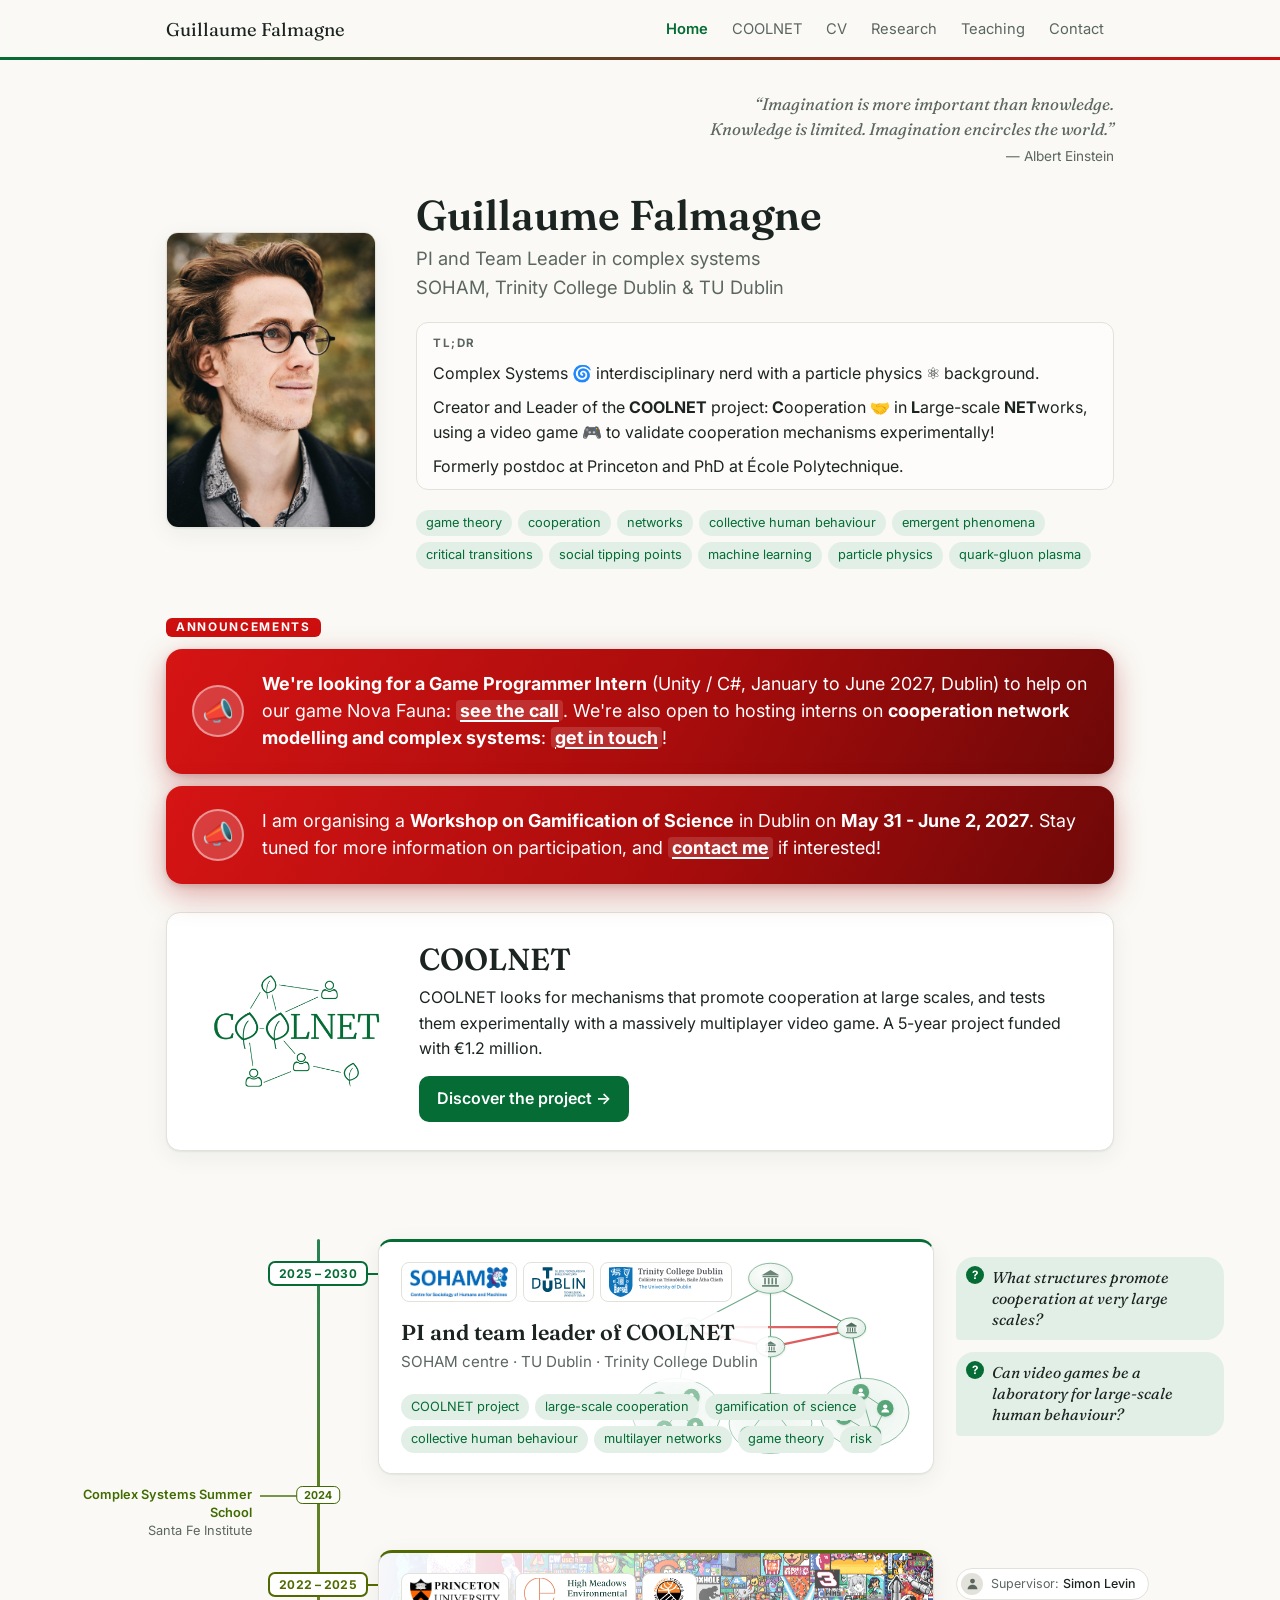
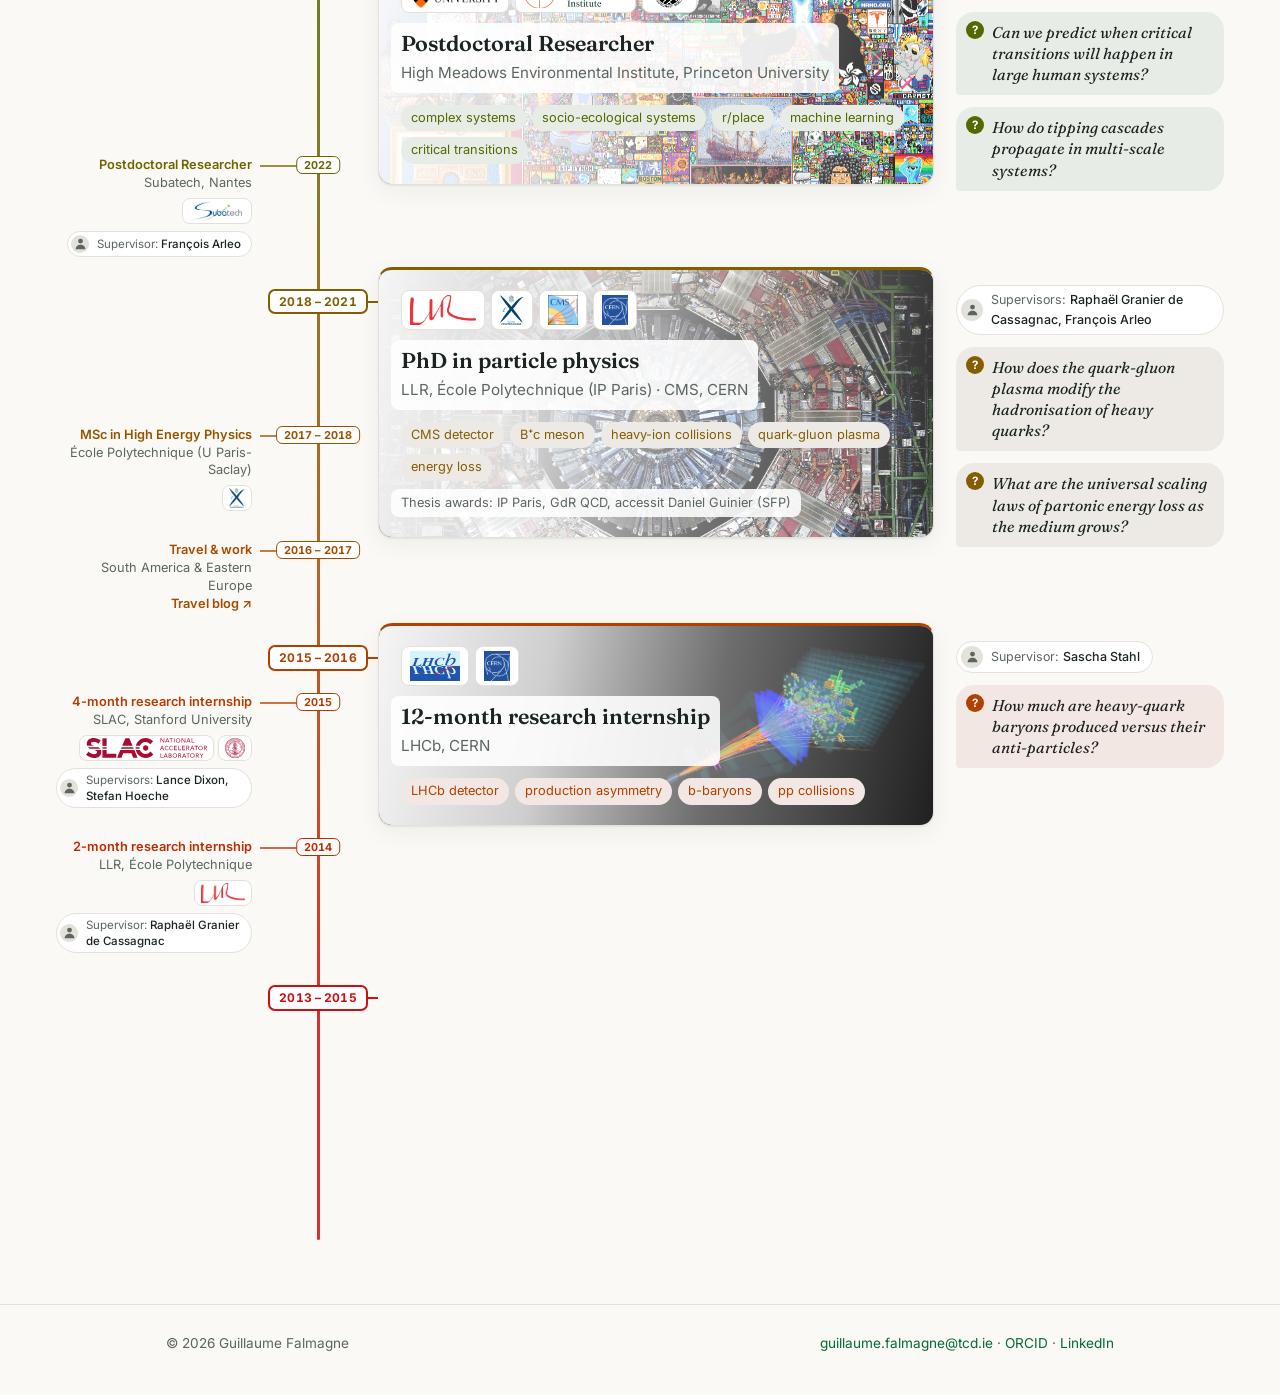
==== index.html @ 9e72e583 "First version of the website" ====
<!doctype html>
<html lang="en">
<head>
  <meta charset="utf-8">
  <meta name="viewport" content="width=device-width, initial-scale=1">
  <title>Guillaume Falmagne</title>
  <meta name="description" content="Research Fellow and PI in complex systems at SOHAM, TU Dublin & Trinity College Dublin.">
  <link rel="preconnect" href="https://fonts.googleapis.com">
  <link href="https://fonts.googleapis.com/css2?family=Fraunces:opsz,wght@9..144,500;9..144,600&family=Inter:wght@400;500;600&display=swap" rel="stylesheet">
  <link rel="stylesheet" href="css/style.css">
</head>
<body>
  <main>
    <div class="wrap">
      <blockquote class="quote" id="quote"></blockquote>
    </div>

    <section class="hero">
      <div class="wrap hero-grid">
        <img class="photo" src="assets/photo.jpg" alt="Portrait of Guillaume Falmagne">
        <div>
          <h1 id="name"></h1>
          <p class="title" id="title"></p>
          <div class="tldr">
            <div class="mini-label">TL;DR</div>
            <ul class="summary" id="summary"></ul>
          </div>
          <div class="tags" id="interests"></div>
        </div>
      </div>
    </section>

    <section class="announcements" id="announcements" hidden>
      <div class="wrap">
        <h2 class="section-label">Announcements</h2>
        <ul class="ann-list" id="ann-list"></ul>
      </div>
    </section>

    <section>
      <div class="wrap">
        <div class="teaser">
          <span class="teaser-logo"><img src="assets/logos/coolnet.png" alt="COOLNET logo"></span>
          <div>
            <h2>COOLNET</h2>
            <p id="coolnet-teaser" style="margin:0 0 14px"></p>
            <a class="btn" href="coolnet.html">Discover the project →</a>
          </div>
        </div>
      </div>
    </section>

    <section id="trajectory">
      <div class="wrap-wide">
        <div class="timeline" id="timeline"></div>
      </div>
    </section>
  </main>

  <script src="js/site.js"></script>
  <script src="js/timeline.js"></script>
  <script>
    loadJSON("content/profile.json").then(p => {
      document.getElementById("name").textContent = p.name;
      // All texts accept **bold**, *italic* and [link](page) (see md() in js/site.js).
      document.getElementById("title").innerHTML = `${md(p.title)}<br>${md(p.affiliation)}`;
      document.getElementById("summary").innerHTML = p.summary.map(s => `<li>${md(s)}</li>`).join("");
      document.getElementById("interests").innerHTML = p.interests.map(t => `<span class="tag">${md(t)}</span>`).join("");
      document.getElementById("quote").innerHTML =
        `<p>“${md(p.quote.text)}”</p><footer>— ${md(p.quote.author)}</footer>`;
      document.getElementById("coolnet-teaser").innerHTML = md(p.coolnet_teaser);
      // Announcements: the section only shows when profile.json lists at least one.
      const ann = p.announcements || [];
      if (ann.length) {
        document.getElementById("ann-list").innerHTML = ann.map(a => `
          <li class="ann">
            <span class="ann-icon" aria-hidden="true">📣</span>
            <p>${md(a.text)}</p>
          </li>`).join("");
        document.getElementById("announcements").hidden = false;
      }
    });
    renderTimeline(document.getElementById("timeline"));
  </script>
</body>
</html>
---- css/style.css ----
/* Colour theme
   Green = COOLNET logo (#046C34): accent, complex systems.
   Red   = previous Google Site header (#CD0F0F): particle physics, highlights. */
:root {
  --green: #046c34;
  --green-soft: #e2efe7;
  --red: #cd0f0f;
  --red-soft: #f9e4e2;

  --bg: #faf9f5;
  --surface: #ffffff;
  --ink: #1b2420;
  --muted: #5c6661;
  --line: #e2e1da;
  --accent: var(--green);
  --accent-soft: var(--green-soft);
  --complex: var(--green);
  --complex-soft: var(--green-soft);
  --physics: var(--red);
  --physics-soft: var(--red-soft);
  --radius: 14px;
  --shadow: 0 1px 2px rgba(20, 40, 30, .06), 0 6px 24px rgba(20, 40, 30, .06);
  --font-body: "Inter", system-ui, -apple-system, "Segoe UI", sans-serif;
  --font-head: "Fraunces", Georgia, serif;
}
@media (prefers-color-scheme: dark) {
  :root:not([data-theme="light"]) {
    --green: #4cc27f; --green-soft: #16291e; --red: #ff5f56; --red-soft: #341a19;
    --bg: #101412; --surface: #18201c; --ink: #e8ece9; --muted: #9aa69f; --line: #28322d;
    --shadow: 0 1px 2px rgba(0,0,0,.3), 0 6px 24px rgba(0,0,0,.25);
  }
}
:root[data-theme="dark"] {
  --green: #4cc27f; --green-soft: #16291e; --red: #ff5f56; --red-soft: #341a19;
  --bg: #101412; --surface: #18201c; --ink: #e8ece9; --muted: #9aa69f; --line: #28322d;
  --shadow: 0 1px 2px rgba(0,0,0,.3), 0 6px 24px rgba(0,0,0,.25);
}

* { box-sizing: border-box; }
html { scroll-behavior: smooth; }
body {
  margin: 0; background: var(--bg); color: var(--ink);
  font: 16px/1.6 var(--font-body);
}
a { color: var(--accent); text-decoration: none; }
a:hover { text-decoration: underline; }
h1, h2, h3 { font-family: var(--font-head); font-weight: 600; line-height: 1.2; }
h2 { font-size: 1.9rem; margin: 0 0 1.2rem; }
.wrap { max-width: 980px; margin: 0 auto; padding: 0 16px; }
section { padding: 64px 0; }
.muted { color: var(--muted); }
.small { font-size: .85rem; }

/* ---------- nav ---------- */
.nav {
  position: sticky; top: 0; z-index: 10;
  background: color-mix(in srgb, var(--bg) 85%, transparent);
  backdrop-filter: blur(8px);
}
.nav::after {                 /* thin green → red rule under the nav */
  content: ""; position: absolute; left: 0; right: 0; bottom: 0; height: 3px;
  background: linear-gradient(to right, var(--green), var(--red));
}
.nav .wrap { display: flex; align-items: center; justify-content: space-between; gap: 16px; height: 60px; }
.nav .brand { font-family: var(--font-head); font-size: 1.15rem; color: var(--ink); white-space: nowrap; }
.nav ul { display: flex; gap: 4px; list-style: none; margin: 0; padding: 0; overflow-x: auto; }
.nav li a { display: block; padding: 6px 10px; border-radius: 8px; color: var(--muted); font-size: .92rem; white-space: nowrap; }
.nav li a:hover { background: var(--accent-soft); color: var(--ink); text-decoration: none; }
.nav li a.active { color: var(--accent); font-weight: 600; }
@media (max-width: 720px) {
  .nav .wrap { flex-direction: column; align-items: flex-start; height: auto; padding-top: 10px; padding-bottom: 6px; gap: 4px; }
  .nav ul { width: 100%; }
}

/* ---------- hero / exec summary ---------- */
.quote {
  max-width: 440px; margin: 32px 0 0 auto; text-align: right;
  font-family: var(--font-head); font-style: italic; font-size: 1.05rem; line-height: 1.5; color: var(--muted);
}
.quote p { margin: 0; }
.quote footer { border: 0; padding: 4px 0 0; font-style: normal; font-family: var(--font-body); font-size: .85rem; }
.hero { padding-top: 24px; padding-bottom: 24px; }
.hero-grid { display: grid; grid-template-columns: 210px 1fr; gap: 40px; align-items: center; }
.photo {
  width: 210px; height: auto; display: block; border-radius: 12px;
  box-shadow: var(--shadow); border: 1px solid var(--line);
}
.hero h1 { font-size: 2.6rem; margin: 0 0 .2rem; }
.hero .title { font-size: 1.15rem; color: var(--muted); margin: 0 0 1.2rem; }
.mini-label {                 /* plain grey label with a short rule, distinct from the tag pills */
  display: flex; align-items: center; gap: 10px; margin: 0 0 6px;
  font: 700 .72rem/1.4 var(--font-body); letter-spacing: .14em; text-transform: uppercase;
  color: var(--muted);
}
.tldr {                       /* discreet box around the TL;DR summary */
  margin: 0 0 1.2rem; padding: 12px 16px 6px;
  border: 1px solid var(--line); border-radius: 12px;
  background: color-mix(in srgb, var(--surface) 60%, transparent);
}
.tldr .summary { margin-bottom: 0; }
.summary { list-style: none; margin: 0 0 1.2rem; padding: 0; }
.summary li { padding: 4px 0; }
.tags { display: flex; flex-wrap: wrap; gap: 6px; }
.tag { font-size: .8rem; padding: 3px 10px; border-radius: 999px; background: var(--accent-soft); color: var(--accent); }
@media (max-width: 720px) {
  .quote { font-size: .95rem; margin-top: 20px; }
  .hero-grid { grid-template-columns: 1fr; text-align: left; gap: 20px; }
  .photo { width: 150px; }
  .hero h1 { font-size: 2rem; }
}

/* ---------- announcements ---------- */
.announcements { padding: 20px 0 0; }
.announcements + section { padding-top: 28px; }
.section-label {
  display: inline-block; margin: 0 0 12px; padding: 4px 10px; border-radius: 6px;
  font: 700 .74rem/1 var(--font-body); letter-spacing: .14em; text-transform: uppercase;
  color: #fff; background: #cd0f0f;
}
.ann-list { list-style: none; margin: 0; padding: 0; display: grid; gap: 12px; }
.ann {
  position: relative; overflow: hidden;
  display: flex; gap: 18px; align-items: center;
  /* fixed colours (not theme tokens) so it stands out the same way in light and dark mode */
  background: linear-gradient(120deg, #d61414 0%, #a80c0c 55%, #6e0808 100%);
  color: #fff; border-radius: 16px; padding: 22px 26px;
  box-shadow: 0 10px 30px rgba(170, 12, 12, .35), 0 2px 6px rgba(0, 0, 0, .15);
  animation: ann-in .8s cubic-bezier(.2, 1.3, .4, 1) both;
}
.ann::after {                  /* soft light sweep across the card */
  content: ""; position: absolute; inset: 0; pointer-events: none;
  background: linear-gradient(100deg, transparent 30%, rgba(255, 255, 255, .18) 50%, transparent 70%);
  transform: translateX(-100%); animation: ann-shine 5s ease-in-out 1s infinite;
}
.ann-icon {
  flex: none; width: 52px; height: 52px; border-radius: 50%; display: grid; place-items: center;
  font-size: 1.6rem; background: rgba(255, 255, 255, .18); border: 2px solid rgba(255, 255, 255, .45);
  animation: ann-wiggle 3s ease-in-out 1.2s infinite;
}
.ann p { margin: 0; font-size: 1.12rem; line-height: 1.5; }
.ann strong { font-weight: 700; color: #fff; }
.ann a {
  color: #fff; font-weight: 700; text-decoration: underline; text-decoration-thickness: 2px;
  text-underline-offset: 3px; background: rgba(255, 255, 255, .14); padding: 0 4px; border-radius: 4px;
}
.ann a:hover { background: rgba(255, 255, 255, .28); }
@keyframes ann-in { from { opacity: 0; transform: translateY(14px) scale(.97); } to { opacity: 1; transform: none; } }
@keyframes ann-shine { 0%, 60% { transform: translateX(-100%); } 100% { transform: translateX(100%); } }
@keyframes ann-wiggle {
  0%, 80%, 100% { transform: rotate(0); }
  84% { transform: rotate(-12deg) scale(1.08); } 88% { transform: rotate(10deg) scale(1.08); }
  92% { transform: rotate(-6deg); } 96% { transform: rotate(4deg); }
}
@media (max-width: 600px) {
  .ann { padding: 18px; gap: 14px; align-items: flex-start; }
  .ann-icon { width: 42px; height: 42px; font-size: 1.3rem; }
  .ann p { font-size: 1rem; }
}
@media (prefers-reduced-motion: reduce) { .ann, .ann::after, .ann-icon { animation: none; } }

/* ---------- COOLNET teaser ---------- */
.teaser {
  background: var(--surface); border: 1px solid var(--line); border-radius: var(--radius);
  box-shadow: var(--shadow); padding: 28px; display: grid; grid-template-columns: 1fr auto; gap: 24px; align-items: center;
}
.teaser { grid-template-columns: 200px 1fr; }
.teaser-logo { background: #fff; border-radius: 10px; padding: 14px; display: block; max-width: 220px; }
.teaser-logo img { width: 100%; display: block; }
.teaser h2 { margin-bottom: .5rem; }
.btn {
  display: inline-block; padding: 10px 18px; border-radius: 10px;
  background: var(--accent); color: #fff; font-weight: 600; white-space: nowrap;
}
.btn:hover { text-decoration: none; filter: brightness(1.08); }
@media (max-width: 720px) { .teaser { grid-template-columns: 1fr; } }

/* ---------- timeline ----------
   Each row = one priority step:  [secondary steps | line + date | card | bubbles]
   Secondary steps sit in the left column of the row they follow, aligned to its
   bottom, so they overlap the main cards vertically instead of adding gaps.
   Dates are small labels on the line, linked to their text by a short connector.
   --p (set by timeline.js from the vertical position) blends each item from green to red.
   Mobile: [line | date, card, bubbles, secondary steps stacked]               */
.wrap-wide { max-width: 1200px; margin: 0 auto; padding: 0 16px; }
#trajectory { padding-top: 24px; }
.timeline {
  --aside: 210px; --rail: 104px; --bubbles: 290px;
  position: relative;
}
.timeline::before {           /* the vertical line */
  content: ""; position: absolute; top: 0; bottom: 0; width: 3px; border-radius: 3px;
  left: calc(var(--aside) + var(--rail) / 2 - 1.5px);
  background: linear-gradient(to bottom, var(--green) var(--g0, 0%), var(--red) var(--g1, 100%));
  opacity: .85;
}
@supports (background: linear-gradient(in oklch, red, blue)) {
  .timeline::before { background: linear-gradient(in oklch to bottom, var(--green) var(--g0, 0%), var(--red) var(--g1, 100%)); }
}
.tl-colored {
  --dot: color-mix(in oklch, var(--red) var(--p, 0%), var(--green));
  --tint: color-mix(in oklab, var(--red-soft) var(--p, 0%), var(--green-soft));   /* oklab: pale tints, no hue jump */
}
.tl-row {
  position: relative; display: grid;
  grid-template-columns: var(--aside) var(--rail) minmax(0, 1fr) var(--bubbles);
  padding-bottom: 76px;         /* space between experiences */
}

/* date labels + connectors */
.pill {
  position: relative; z-index: 2; display: inline-block; white-space: nowrap;
  padding: 3px 9px; border-radius: 7px; background: var(--surface);
  border: 2px solid var(--dot); color: var(--dot);
  font: 700 .75rem/1.3 var(--font-body); font-variant-numeric: tabular-nums; letter-spacing: .01em;
}
.tl-when {
  grid-column: 2; grid-row: 1; position: relative;
  display: flex; justify-content: center; align-items: flex-start; padding-top: 22px;
}
.tl-when::after {             /* connector from the date to the card */
  content: ""; position: absolute; z-index: 1; top: 34px; left: 50%; right: -8px; height: 2px;
  background: var(--dot); transform-origin: left center;
}
.tl-when .pill { opacity: 0; transform: scale(.7); transition: opacity .5s ease, transform .5s cubic-bezier(.2, 1.4, .4, 1); }
.tl-when::after { transform: scaleX(0); transition: transform .5s ease .25s; }
.tl-when.in .pill { opacity: 1; transform: none; }
.tl-when.in::after { transform: none; }

/* priority card */
.tl-card {
  grid-column: 3; grid-row: 1; margin-left: 8px; position: relative; isolation: isolate;
  align-self: start;            /* only as tall as its content; the picture is cut, not stretched */
  background: var(--surface); border: 1px solid var(--line); border-top: 3px solid var(--dot, var(--accent));
  border-radius: var(--radius); box-shadow: var(--shadow); padding: 20px 22px; overflow: hidden;
}
.tl-card > * { position: relative; z-index: 2; }
.tl-card h3 { margin: 2px 0 4px; font-size: 1.35rem; }
.tl-card .inst { color: var(--muted); font-size: .95rem; max-width: 30em; }
.tl-card .tags { margin-top: 12px; max-width: 34em; }
.tl-card .tag { background: var(--tint, var(--accent-soft)); color: var(--dot, var(--accent)); }
.tl-card .notes { margin-top: 8px; font-size: .8rem; color: var(--muted); }
.tl-card .more { display: inline-block; margin-top: 10px; font-size: .9rem; font-weight: 600; color: var(--dot); }
.logos { display: flex; flex-wrap: wrap; gap: 6px; margin-bottom: 10px; }
.logo {
  height: 40px; padding: 4px 8px; border-radius: 8px; background: #fff;
  border: 1px solid var(--line); display: flex; align-items: center;
}
.logo img { height: 100%; width: auto; display: block; }

/* card picture, style 1 ("banner"): a strip at the bottom of the card */
.tl-image {
  margin: 14px -22px -20px; height: 150px; background-size: cover; background-position: center;
  border-top: 1px solid var(--line);
}
.tl-image.contain { background-color: #fff; background-size: contain; background-repeat: no-repeat; background-origin: content-box; padding: 14px; }

/* card picture, style 2 ("background"): picture behind the card, text on an almost opaque panel */
.tl-card.has-bg::before {     /* the picture */
  content: ""; position: absolute; inset: 0; z-index: 0;
  background: var(--img) no-repeat var(--img-pos, center) / var(--img-fit, cover) var(--img-bg, transparent);
  opacity: 0; transform: scale(1.08);
  transition: opacity 1.4s ease .2s, transform 2.4s cubic-bezier(.2, .7, .2, 1) .2s;
}
.tl-card.has-bg.in::before { opacity: var(--img-opacity, .9); transform: none; }
.tl-card.has-bg::after {      /* fade: strong on the left (text side), light on the right */
  content: ""; position: absolute; inset: 0; z-index: 1; pointer-events: none;
  background: linear-gradient(100deg,
    color-mix(in srgb, var(--surface) 96%, transparent) 0%,
    color-mix(in srgb, var(--surface) 80%, transparent) 30%,
    color-mix(in srgb, var(--surface) 40%, transparent) 60%,
    color-mix(in srgb, var(--surface) 8%, transparent) 100%);
}
/* almost opaque backing only behind the plain text (title, institution, notes, link) */
.tl-card.has-bg .tl-head, .tl-card.has-bg .notes, .tl-card.has-bg .more {
  width: fit-content; max-width: 100%;
  background: color-mix(in srgb, var(--surface) 88%, transparent);
  border-radius: 8px; padding: 4px 10px; margin-left: -10px;
}
.tl-card.has-bg .tl-head { padding: 6px 10px 8px; }

/* bubbles column: supervisors + research questions */
.tl-bubbles {
  grid-column: 4; grid-row: 1; display: flex; flex-direction: column; align-items: flex-start; gap: 12px;
  padding: 18px 0 0 22px;
}
.bubble {
  position: relative; max-width: 100%;
  opacity: 0; transform: translateX(-14px) scale(.85); transform-origin: left center;
  transition: opacity .5s ease, transform .55s cubic-bezier(.2, 1.4, .4, 1);
  transition-delay: calc(var(--i, 0) * 160ms + 250ms);
}
.tl-bubbles.in .bubble, .tl-minor.in .bubble { opacity: 1; transform: none; }
.bubble.question {
  background: var(--tint, var(--accent-soft)); color: var(--ink);
  border-radius: 18px 18px 18px 4px; padding: 10px 14px 10px 36px;
  font-family: var(--font-head); font-style: italic; font-size: .98rem; line-height: 1.35;
}
.bubble.question::before {
  content: "?"; position: absolute; left: 10px; top: 9px;
  width: 18px; height: 18px; border-radius: 50%; background: var(--dot, var(--accent)); color: #fff;
  font: 700 .72rem/18px var(--font-body); text-align: center; font-style: normal;
}
.bubble.sup {
  display: inline-flex; align-items: center; gap: 8px;
  border: 1px solid var(--line); background: var(--surface); border-radius: 999px;
  padding: 4px 12px 4px 4px; font-size: .78rem; color: var(--muted);
}
.bubble.sup .av {
  width: 22px; height: 22px; border-radius: 50%; background: var(--line); display: grid; place-items: center; flex: none;
}
.bubble.sup .av svg { width: 13px; height: 13px; fill: var(--muted); }
.bubble.sup b { color: var(--ink); font-weight: 500; }

/* secondary steps: small, in the left column, date label on the line */
.tl-aside {
  grid-column: 1; grid-row: 1; align-self: end;
  display: flex; flex-direction: column; gap: 30px;
  padding: 70px 0 4px;          /* starts below the main card's date label: older steps sit lower */
  margin-bottom: -70px;         /* may run into the gap below, so a tall stack doesn't push the next card down */
}
.tl-minor {
  position: relative; text-align: right; padding-right: 14px;
  font-size: .8rem; line-height: 1.4; color: var(--muted);
}
.tl-minor .pill.sm {
  position: absolute; top: 0; right: calc(var(--rail) / -2); transform: translateX(50%);
  font-size: .68rem; padding: 1px 7px; border-width: 1.5px; border-radius: 6px;
}
.tl-minor::after {            /* connector from the date to the text */
  content: ""; position: absolute; z-index: 1; top: 9px; height: 2px;
  right: calc(var(--rail) / -2); width: calc(var(--rail) / 2 + 6px);
  background: var(--dot); opacity: .7;
}
.tl-minor .role { font-weight: 600; color: var(--dot); }
.tl-minor a { color: var(--dot); font-weight: 600; }
.mlogos { display: flex; justify-content: flex-end; flex-wrap: nowrap; gap: 4px; margin-top: 6px; }
.tl-minor .logo { height: 26px; padding: 2px 6px; flex: none; }
.tl-minor .bubble.sup {
  display: flex; width: fit-content; margin: 7px 0 0 auto; font-size: .72rem; padding: 3px 10px 3px 3px;
  transform: translateX(14px) scale(.85); transform-origin: right center; text-align: left;
}
.tl-minor.in .bubble.sup { transform: none; }
.tl-minor .bubble.sup .av { width: 18px; height: 18px; }

/* reveal on scroll */
.tl-card, .tl-minor { opacity: 0; transform: translateY(30px); transition: opacity .7s ease, transform .7s ease; }
.tl-minor { transform: translateX(-16px); }
.tl-card.in, .tl-minor.in { opacity: 1; transform: none; }

@media (max-width: 1000px) { .timeline { --aside: 160px; --bubbles: 240px; } .tl-minor .logo { height: 22px; } }
@media (max-width: 820px) {
  .timeline { --rail: 22px; }
  .timeline::before { left: calc(var(--rail) / 2 - 1.5px); }
  .tl-row { grid-template-columns: var(--rail) minmax(0, 1fr); padding-bottom: 56px; }
  .tl-when { grid-column: 1 / -1; grid-row: 1; justify-content: flex-start; padding: 0 0 8px; }
  .tl-when::after { top: auto; bottom: 0; left: 40px; right: auto; width: 2px; height: 8px; transform-origin: top center; }
  .tl-when:not(.in)::after { transform: scaleY(0); }
  .tl-card { grid-column: 2; grid-row: 2; }
  .tl-bubbles { grid-column: 2; grid-row: 3; padding: 12px 0 0 14px; }
  .tl-aside { grid-column: 2; grid-row: 4; align-self: start; padding: 22px 0 0; margin-bottom: 0; }
  .tl-minor { text-align: left; padding: 0 0 0 8px; }
  .tl-minor .pill.sm { position: static; transform: none; display: block; width: fit-content; margin: 0 0 4px calc(-1 * var(--rail) - 8px); }
  .tl-minor::after { display: none; }
  .mlogos { justify-content: flex-start; }
  .tl-minor .bubble.sup { margin-left: 0; transform-origin: left center; }
}
@media (prefers-reduced-motion: reduce) {
  .tl-card, .tl-minor, .bubble, .tl-card::before, .tl-when .pill, .tl-when::after { opacity: 1 !important; transform: none !important; transition: none !important; }
  .tl-card.has-bg::before { opacity: var(--img-opacity, .9) !important; }
}

/* ---------- research network (js/hubmap.js) ---------- */
.hmap { position: relative; }
.hm-controls { display: flex; flex-wrap: wrap; align-items: center; gap: 8px 16px; margin-bottom: 12px; }
.hm-toggle { display: inline-flex; align-items: center; gap: 8px; font-size: .92rem; color: var(--ink); cursor: pointer; user-select: none; }
.hm-toggle input { width: 16px; height: 16px; accent-color: var(--accent); cursor: pointer; }
.hm-export { margin: 0; }
/* network edit mode */
.hm-editor[hidden] { display: none; }
.hm-editor { display: flex; flex-wrap: wrap; align-items: center; gap: 8px 12px; margin-bottom: 12px; padding: 10px 12px;
  border: 1px dashed var(--line); border-radius: var(--radius); font-size: .9rem; }
.hm-editor-msg { color: var(--muted); }
.hm-svg.hm-editing .hm-paper, .hm-svg.hm-editing .hm-hub { cursor: grab; }
.hm-svg.hm-editing .dragging { cursor: grabbing; }
.hm-stage { position: relative; }
.ico-link { white-space: nowrap; }
.ico { width: 1.05em; height: 1.05em; vertical-align: -0.18em; margin-right: 4px; }
.hm-scroll {
  background: var(--surface); border: 1px solid var(--line); border-radius: var(--radius);
  overflow-x: auto; -webkit-overflow-scrolling: touch;
}
.hm-svg { display: block; width: 100%; height: auto; min-width: 760px; margin: 0 auto; }
.hm-paper, .hm-hub { cursor: pointer; outline: none; transition: opacity .25s ease; }
.hm-link { transition: opacity .25s ease, stroke-opacity .25s ease; }
.hm-svg.hm-focus .hm-paper:not(.on) { opacity: .18; }
.hm-svg.hm-focus .hm-hub:not(.on) { opacity: .3; }
.hm-svg.hm-focus .hm-link:not(.on) { opacity: .08; }
.hm-svg.hm-focus .hm-link.on { stroke-opacity: .95; stroke-width: 2.6; }
.hm-paper .hm-dot { transition: transform .2s ease; }
.hm-paper:hover .hm-dot, .hm-paper:focus .hm-dot, .hm-paper.on .hm-dot { transform: scale(1.25); }
.hm-paper:focus-visible .hm-dot, .hm-hub:focus-visible rect { stroke: var(--accent); }

.hm-tt {
  position: absolute; z-index: 5; width: min(360px, calc(100% - 8px));
  background: var(--surface); color: var(--ink); border: 1px solid var(--line);
  border-radius: 12px; box-shadow: 0 12px 34px rgba(0, 0, 0, .18); overflow: hidden;
  font-size: .9rem; line-height: 1.45;
}
.hm-tt.wide { width: min(560px, calc(100% - 8px)); }
.hm-imgs { display: grid; gap: 2px; align-items: center; background: var(--line); }
.hm-imgs.n2 { grid-template-columns: 1fr 1fr; }
.hm-imgs.n3 { grid-template-columns: 1fr 1fr 1fr; }
/* whole picture, at its own aspect ratio */
.hm-imgs img { width: 100%; height: auto; max-height: 240px; object-fit: contain; display: block; background: #fff; }
.hm-tt-body { padding: 12px 14px 14px; }
.hm-tt h4 { font-family: var(--font-head); font-size: 1.02rem; line-height: 1.3; margin: 4px 0 6px; }
.hm-tt p { margin: 8px 0; }
.hm-status { font: 700 .7rem/1 var(--font-body); letter-spacing: .08em; text-transform: uppercase; color: var(--muted); }
.hm-status.done::before { content: "● "; color: var(--ink); }
.hm-status.wip::before { content: "○ "; color: var(--ink); }
.hm-auth, .hm-venue { font-size: .8rem; color: var(--muted); }
.hm-venue { font-style: italic; }
.hm-chips { display: flex; flex-wrap: wrap; gap: 4px; margin-top: 8px; }
.hm-chip { display: inline-flex; align-items: center; gap: 5px; font-size: .72rem; color: var(--muted); border: 1px solid var(--line); border-radius: 999px; padding: 2px 8px; }
.hm-chip i { width: 8px; height: 8px; border-radius: 50%; }
.hm-link-out { display: inline-block; margin-top: 8px; font-weight: 600; }

/* ---------- generic content pages ---------- */
.page-head { padding: 48px 0 8px; }
.page-head h1 { font-size: 2.4rem; margin: 0 0 .4rem; }
.prose { max-width: 720px; }
.list { list-style: none; padding: 0; margin: 0; }
.list li { display: grid; grid-template-columns: 120px 1fr; gap: 16px; padding: 10px 0; border-bottom: 1px solid var(--line); }
.list .when { color: var(--muted); font-size: .9rem; }
@media (max-width: 600px) { .list li { grid-template-columns: 1fr; gap: 2px; } }
.placeholder {
  border: 2px dashed var(--line); border-radius: var(--radius); padding: 40px 24px; text-align: center; color: var(--muted);
}
.draft-banner {
  background: #fff4d6; color: #6b4e00; text-align: center; font-size: .8rem; padding: 4px 8px;
}
:root[data-theme="dark"] .draft-banner { background: #3a3014; color: #f0d68a; }
@media (prefers-color-scheme: dark) { :root:not([data-theme="light"]) .draft-banner { background: #3a3014; color: #f0d68a; } }

footer { border-top: 1px solid var(--line); padding: 28px 0 40px; color: var(--muted); font-size: .85rem; }
footer .wrap { display: flex; flex-wrap: wrap; gap: 8px 20px; justify-content: space-between; }

/* ---------- COOLNET page (coolnet.html) ---------- */
.cn-head { display: grid; grid-template-columns: 190px 1fr; gap: 28px; align-items: center; padding: 44px 0 8px; }
.cn-logo { background: #fff; border-radius: var(--radius); padding: 14px; display: block; box-shadow: var(--shadow); }
.cn-logo img { width: 100%; display: block; }
.cn-head h1 { font-size: 2.6rem; margin: 0; }
.cn-sub { margin: 2px 0 12px; color: var(--muted); font-size: 1.05rem; }
.cn-sub strong { color: var(--accent); }
.cn-lead { font-family: var(--font-head); font-size: 1.3rem; line-height: 1.4; margin: 0 0 10px; }
.cn-jump { display: flex; flex-wrap: wrap; gap: 8px; padding: 18px 0 0; }
.cn-jump a { font-size: .88rem; padding: 5px 12px; border-radius: 999px; background: var(--accent-soft); color: var(--accent); font-weight: 500; }
.cn-jump a:hover { text-decoration: none; filter: brightness(.97); }
.cn-jump .cn-li { background: #0a66c2; color: #fff; }
.cn-sec { padding: 52px 0 8px; scroll-margin-top: 70px; }
.cn-sec h3 { font-size: 1.15rem; margin: 0 0 6px; }
.cn-two { display: grid; grid-template-columns: 1fr 1fr; gap: 16px; margin: 18px 0; }
.cn-card { background: var(--surface); border: 1px solid var(--line); border-radius: var(--radius); padding: 18px 20px; }
.cn-card p { margin: 0; }
.cn-open { display: flex; flex-direction: column; align-items: flex-start; gap: 10px; }
.cn-open p { flex: 1; }
.cn-badge { font: 700 .7rem/1 var(--font-body); letter-spacing: .1em; text-transform: uppercase; color: #fff; background: var(--red); padding: 4px 8px; border-radius: 6px; }
.cn-soon { border-style: dashed; background: transparent; }
.cn-soon .cn-badge { background: var(--muted); }
.cn-soon ul { margin: 10px 0 8px; padding-left: 1.2em; display: grid; gap: 4px; }
.cn-soon p { color: var(--muted); }

.cn-game { display: grid; grid-template-columns: 1fr 260px; gap: 40px; align-items: start; }
.cn-worlds { margin: 8px 0 28px; }
.cn-worlds-row { display: grid; grid-template-columns: repeat(4, 1fr) 150px; gap: 12px; align-items: start; }
.cn-world { display: flex; flex-direction: column; align-items: center; text-align: center; }
.cn-world svg { width: 100%; max-width: 170px; display: block; margin-bottom: 6px; }
.cn-world b { font-size: .95rem; }
.cn-world span { font-size: .82rem; color: var(--muted); line-height: 1.35; }
.cn-world em { margin-top: 6px; font-style: normal; font-size: .78rem; font-weight: 600; color: var(--accent);
  border: 1px dashed var(--accent); border-radius: 999px; padding: 1px 9px; }
.cn-world-more { align-self: center; display: flex; align-items: center; gap: 8px; color: var(--muted); }
.cn-more-dots { font-size: 1.8rem; line-height: 1; }
.cn-world-more ul { list-style: none; margin: 0; padding: 0; display: grid; gap: 5px; }
.cn-world-more li { font-size: .78rem; line-height: 1.25; padding: 3px 9px; border-radius: 999px; border: 1px dashed var(--line); }
.cn-world-more .cn-more-etc { border: 0; font-style: italic; padding-top: 0; }
.cn-worlds figcaption { margin-top: 12px; font-size: .88rem; color: var(--muted); text-align: center; }
.w-bg { fill: var(--surface); stroke: var(--line); stroke-width: 2; }
.w-link { stroke: color-mix(in srgb, var(--accent) 55%, var(--muted)); stroke-width: 2; }
.w-weak { stroke-dasharray: 4 4; }
.w-node { fill: var(--accent); stroke: var(--surface); stroke-width: 2; }
.w-node.w-tagged { fill: var(--red); }
.w-tag { fill: none; stroke: var(--red); stroke-width: 2; stroke-dasharray: 3 3; }
.w-heart { fill: var(--red); }
@media (max-width: 640px) {
  .cn-worlds-row { grid-template-columns: 1fr 1fr; }
  .cn-world-more { grid-column: 1 / -1; justify-content: center; }
  .cn-world-more ul { display: flex; flex-wrap: wrap; justify-content: center; }
}
.cn-phones { margin: 0; display: grid; gap: 8px; }
.cn-phones img { width: 100%; height: auto; border-radius: 14px; border: 1px solid var(--line); box-shadow: var(--shadow); display: block; }
.cn-phones figcaption, .cn-cards figcaption, .cn-diagram figcaption { grid-column: 1 / -1; font-size: .85rem; color: var(--muted); text-align: center; margin-top: 4px; }
.cn-cards { margin: 24px 0 0; }
.cn-cards-row { display: flex; align-items: center; justify-content: center; gap: 12px; }
.cn-cards-row img { width: 120px; height: auto; display: block; }
.cn-cards-row span { font: 700 1.8rem/1 var(--font-body); color: var(--muted); }

.cn-road { list-style: none; margin: 0 0 16px; padding: 0; border-left: 2px solid var(--accent); }
.cn-road li { display: grid; grid-template-columns: 90px 1fr; gap: 12px; padding: 0 0 16px 18px; position: relative; }
.cn-road li::before { content: ""; position: absolute; left: -7px; top: 6px; width: 12px; height: 12px; border-radius: 50%; background: var(--accent); border: 2px solid var(--bg); }
.cn-year { font-weight: 600; color: var(--accent); }

.cn-team { list-style: none; margin: 0 0 12px; padding: 0; display: grid; grid-template-columns: repeat(4, 1fr); gap: 16px; }
.cn-team li { display: flex; flex-direction: column; align-items: center; text-align: center; gap: 10px; }
.cn-team img { width: 108px; height: 108px; border-radius: 50%; object-fit: cover; border: 3px solid var(--accent-soft); }
.cn-team b { display: block; }
.cn-team b a { color: inherit; }
.cn-team span { display: block; color: var(--accent); font-size: .9rem; font-weight: 500; }
.cn-team small { display: block; color: var(--muted); font-size: .82rem; line-height: 1.4; margin-top: 2px; }

.cn-lab { margin-top: 48px; margin-bottom: 56px; padding: 40px 28px 28px; border-radius: var(--radius); border: 1px solid var(--line);
  background: linear-gradient(160deg, var(--accent-soft), var(--surface) 70%); }
.cn-kicker { display: inline-block; margin-bottom: 10px; padding: 4px 10px; border-radius: 6px; font: 700 .74rem/1 var(--font-body);
  letter-spacing: .14em; text-transform: uppercase; color: #fff; background: var(--accent); }
.cn-lab h2 { margin-bottom: .4rem; }
.cn-steps { list-style: none; counter-reset: step; margin: 18px 0; padding: 0; display: grid; grid-template-columns: repeat(3, 1fr); gap: 16px; }
.cn-steps li { counter-increment: step; background: var(--surface); border: 1px solid var(--line); border-radius: var(--radius); padding: 16px 18px; }
.cn-steps li::before { content: counter(step); display: inline-grid; place-items: center; width: 26px; height: 26px; margin-right: 8px;
  border-radius: 50%; background: var(--accent); color: #fff; font-weight: 700; font-size: .85rem; }
.cn-steps b { font-family: var(--font-head); font-size: 1.1rem; }
.cn-steps p { margin: 8px 0 0; }
.cn-diagram { margin: 8px auto 0; max-width: 640px; }
.cn-diagram img { width: 100%; display: block; background: #fff; border-radius: var(--radius); padding: 14px; border: 1px solid var(--line); }
.cn-cta { display: flex; flex-wrap: wrap; align-items: center; gap: 12px 16px; font-weight: 500; margin: 8px 0 0; }

@media (max-width: 820px) {
  .cn-game { grid-template-columns: 1fr; }
  .cn-phones { max-width: 260px; margin: 0 auto; }
  .cn-team { grid-template-columns: repeat(2, 1fr); }
}
@media (max-width: 640px) {
  .cn-head { grid-template-columns: 1fr; gap: 16px; padding-top: 28px; }
  .cn-logo { max-width: 170px; }
  .cn-head h1 { font-size: 2.1rem; }
  .cn-two, .cn-steps { grid-template-columns: 1fr; }
  .cn-road li { grid-template-columns: 1fr; gap: 2px; }
  .cn-cards-row img { width: 26vw; }
  .cn-cards-row { gap: 6px; }
  .cn-lab { padding: 28px 16px 20px; }
}

/* ---------- teaching page ---------- */
.teach { padding: 20px 0 64px; }
.teach-philo { max-width: 760px; margin: 0 0 32px; padding: 16px 20px; border-left: 3px solid var(--accent);
  background: var(--accent-soft); border-radius: 0 var(--radius) var(--radius) 0; font-size: 1.05rem; }
.teach-label { color: var(--accent); font-weight: 700; }
.teach-grid { display: grid; grid-template-columns: repeat(2, 1fr); gap: 16px; max-width: 860px; }
.teach-grid h3 { font-size: 1.15rem; margin: 0 0 6px; }
@media (max-width: 760px) { .teach-grid { grid-template-columns: 1fr; } }
.teach-grid .cn-card p { margin: 0 0 10px; }
.teach-items { list-style: none; margin: 0 0 10px; padding: 0; display: grid; gap: 8px; font-size: .9rem; line-height: 1.4; }
.teach-items li { padding-left: 12px; border-left: 2px solid var(--accent-soft); }
.teach-items span { display: block; color: var(--muted); font-size: .8rem; }
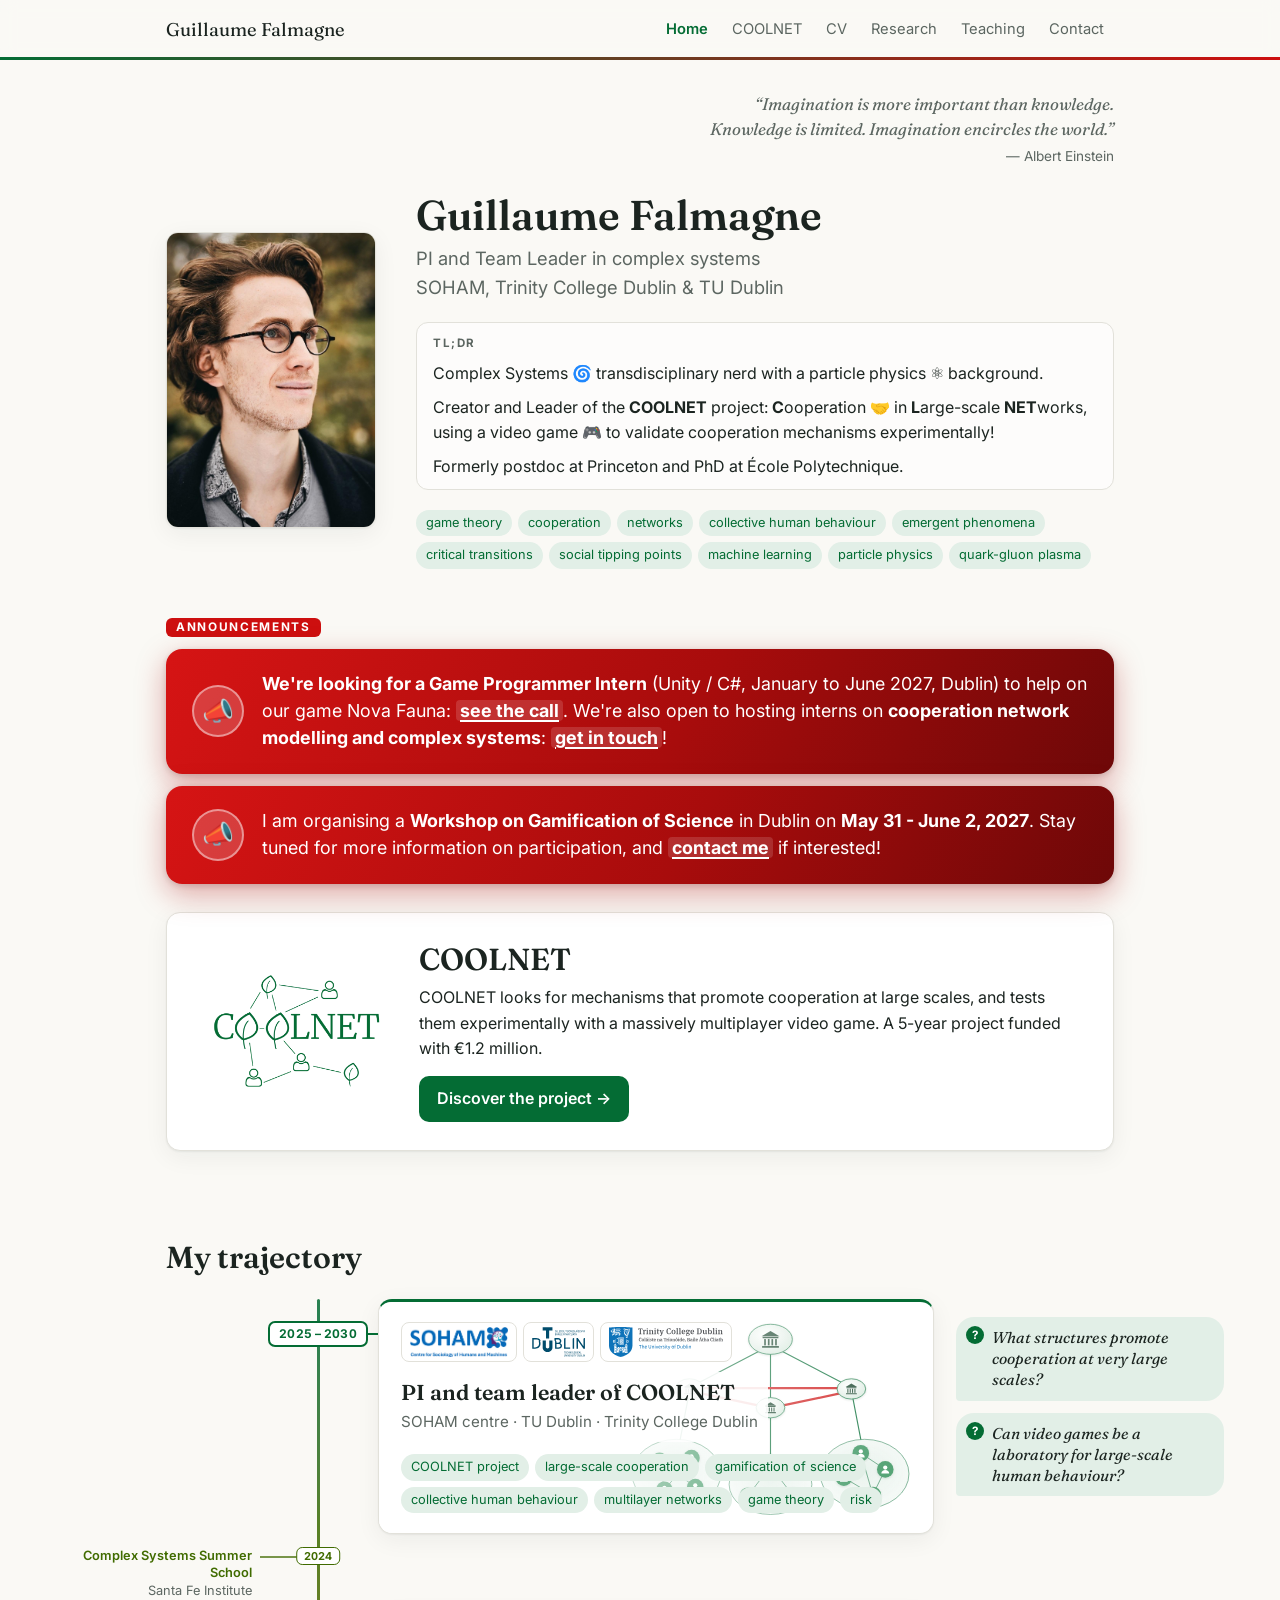
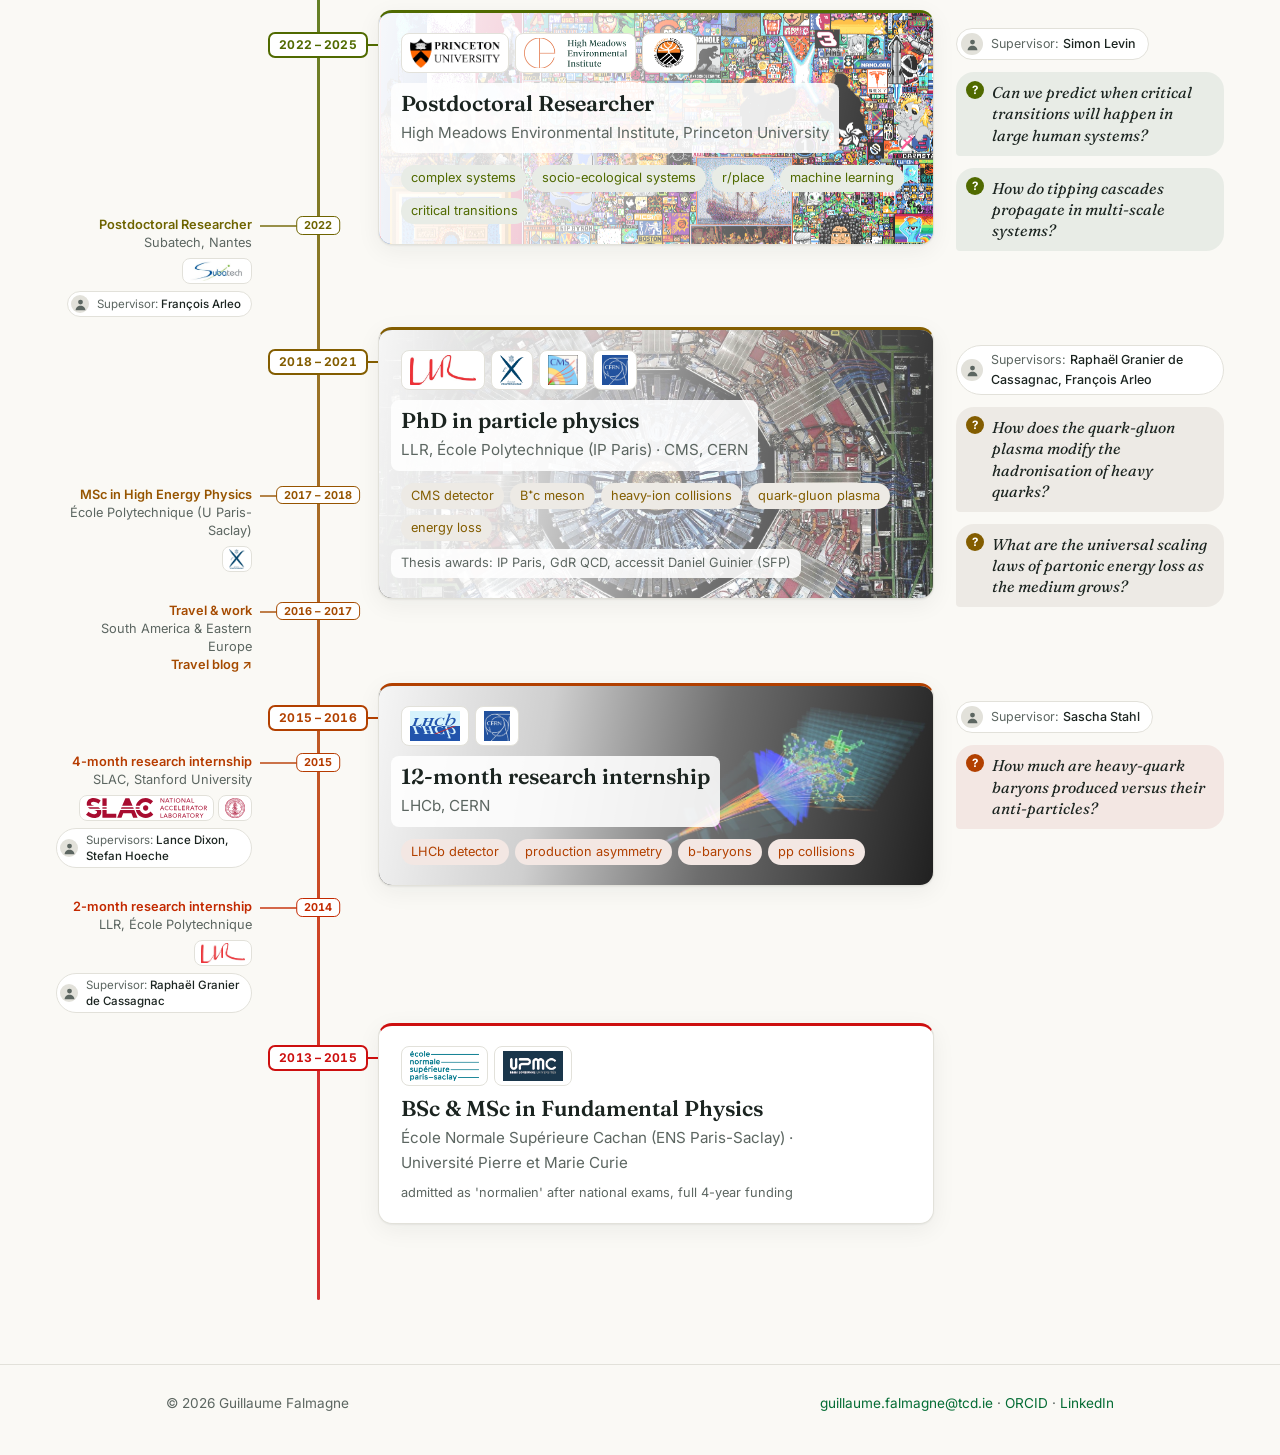
==== commit d0b72816: "first tiny commit" ====
--- a/index.html
+++ b/index.html
@@ -51,6 +51,7 @@
     </section>
 
     <section id="trajectory">
+      <div class="wrap"><h2 class="tl-title">My trajectory</h2></div>
       <div class="wrap-wide">
         <div class="timeline" id="timeline"></div>
       </div>
--- a/css/style.css
+++ b/css/style.css
@@ -183,6 +183,7 @@
    Mobile: [line | date, card, bubbles, secondary steps stacked]               */
 .wrap-wide { max-width: 1200px; margin: 0 auto; padding: 0 16px; }
 #trajectory { padding-top: 24px; }
+.tl-title { margin: 0 0 24px; }
 .timeline {
   --aside: 210px; --rail: 104px; --bubbles: 290px;
   position: relative;
